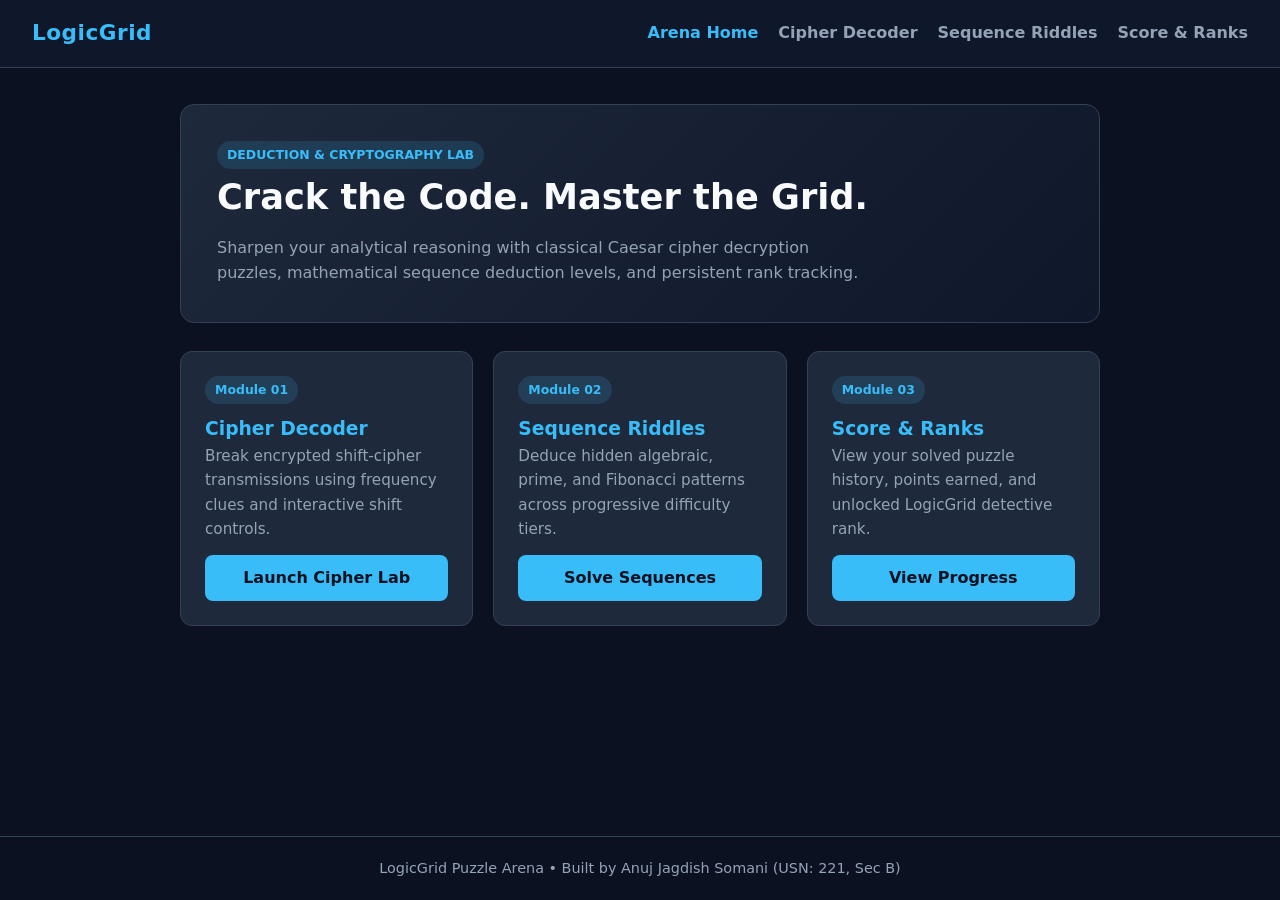
==== index.html @ cba368d1 "Initial commit: add LogicGrid arena shell and base design tokens" ====
<!DOCTYPE html>
<html lang="en">
<head>
  <meta charset="UTF-8">
  <meta name="viewport" content="width=device-width, initial-scale=1.0">
  <title>LogicGrid — Cipher & Deduction Puzzle Arena</title>
  <link rel="stylesheet" href="style.css">
</head>
<body>
  <header class="navbar">
    <div class="logo">LogicGrid</div>
    <nav class="nav-links">
      <a href="index.html" class="active">Arena Home</a>
      <a href="cipher.html">Cipher Decoder</a>
      <a href="sequences.html">Sequence Riddles</a>
      <a href="leaderboard.html">Score &amp; Ranks</a>
    </nav>
  </header>

  <main class="container">
    <section class="hero">
      <span class="badge">DEDUCTION &amp; CRYPTOGRAPHY LAB</span>
      <h1>Crack the Code. Master the Grid.</h1>
      <p>Sharpen your analytical reasoning with classical Caesar cipher decryption puzzles, mathematical sequence deduction levels, and persistent rank tracking.</p>
    </section>

    <section class="grid-3">
      <article class="card">
        <div>
          <span class="badge">Module 01</span>
          <h3 style="margin-top:10px;">Cipher Decoder</h3>
          <p>Break encrypted shift-cipher transmissions using frequency clues and interactive shift controls.</p>
        </div>
        <a href="cipher.html" class="btn">Launch Cipher Lab</a>
      </article>

      <article class="card">
        <div>
          <span class="badge">Module 02</span>
          <h3 style="margin-top:10px;">Sequence Riddles</h3>
          <p>Deduce hidden algebraic, prime, and Fibonacci patterns across progressive difficulty tiers.</p>
        </div>
        <a href="sequences.html" class="btn">Solve Sequences</a>
      </article>

      <article class="card">
        <div>
          <span class="badge">Module 03</span>
          <h3 style="margin-top:10px;">Score &amp; Ranks</h3>
          <p>View your solved puzzle history, points earned, and unlocked LogicGrid detective rank.</p>
        </div>
        <a href="leaderboard.html" class="btn">View Progress</a>
      </article>
    </section>
  </main>

  <footer>LogicGrid Puzzle Arena &bull; Built by Anuj Jagdish Somani (USN: 221, Sec B)</footer>
</body>
</html>
---- style.css ----
:root {
  --bg: #0b1120;
  --surface: #1e293b;
  --surface-alt: #0f172a;
  --primary: #38bdf8;
  --accent: #22c55e;
  --warning: #f59e0b;
  --danger: #ef4444;
  --text: #f8fafc;
  --muted: #94a3b8;
  --border: #334155;
}

* { margin: 0; padding: 0; box-sizing: border-box; }

body {
  font-family: 'Segoe UI', system-ui, -apple-system, sans-serif;
  background: var(--bg);
  color: var(--text);
  min-height: 100vh;
  display: flex;
  flex-direction: column;
  line-height: 1.6;
}

.navbar {
  display: flex;
  justify-content: space-between;
  align-items: center;
  flex-wrap: wrap;
  gap: 12px;
  padding: 16px 32px;
  background: var(--surface-alt);
  border-bottom: 1px solid var(--border);
  position: sticky;
  top: 0;
  z-index: 100;
}

.logo {
  font-size: 1.35rem;
  font-weight: 800;
  color: var(--primary);
  letter-spacing: 0.5px;
}

.nav-links {
  display: flex;
  gap: 20px;
  flex-wrap: wrap;
}

.nav-links a {
  color: var(--muted);
  text-decoration: none;
  font-weight: 600;
  transition: color 0.2s;
}

.nav-links a:hover, .nav-links a.active {
  color: var(--primary);
}

.container {
  flex: 1;
  max-width: 960px;
  width: 100%;
  margin: 36px auto;
  padding: 0 20px;
}

.hero {
  background: linear-gradient(135deg, #1e293b, #0f172a);
  border: 1px solid var(--border);
  border-radius: 14px;
  padding: 36px;
  margin-bottom: 28px;
}

.hero h1 { font-size: 2.2rem; margin-bottom: 10px; }
.hero p { color: var(--muted); max-width: 650px; }

.grid-3 {
  display: grid;
  grid-template-columns: repeat(auto-fit, minmax(260px, 1fr));
  gap: 20px;
}

.card {
  background: var(--surface);
  border: 1px solid var(--border);
  border-radius: 12px;
  padding: 24px;
  display: flex;
  flex-direction: column;
  justify-content: space-between;
  gap: 14px;
}

.card h2, .card h3 { color: var(--primary); }
.card p { color: var(--muted); font-size: 0.95rem; }

.btn {
  display: inline-block;
  background: var(--primary);
  color: #0b1120;
  font-weight: 700;
  padding: 10px 18px;
  border: none;
  border-radius: 8px;
  cursor: pointer;
  text-decoration: none;
  text-align: center;
  transition: opacity 0.2s;
}

.btn:hover { opacity: 0.9; }
.btn-secondary { background: var(--surface-alt); color: var(--text); border: 1px solid var(--border); }

input, select {
  width: 100%;
  padding: 10px 14px;
  border-radius: 8px;
  border: 1px solid var(--border);
  background: var(--surface-alt);
  color: var(--text);
  font-size: 1rem;
}

.badge {
  display: inline-block;
  padding: 4px 10px;
  border-radius: 999px;
  font-size: 0.78rem;
  font-weight: 700;
  background: rgba(56, 189, 248, 0.15);
  color: var(--primary);
  width: fit-content;
}

.status-msg { font-weight: 600; min-height: 24px; }
.success { color: var(--accent); }
.error { color: var(--danger); }

footer {
  text-align: center;
  padding: 20px;
  border-top: 1px solid var(--border);
  color: var(--muted);
  font-size: 0.9rem;
}
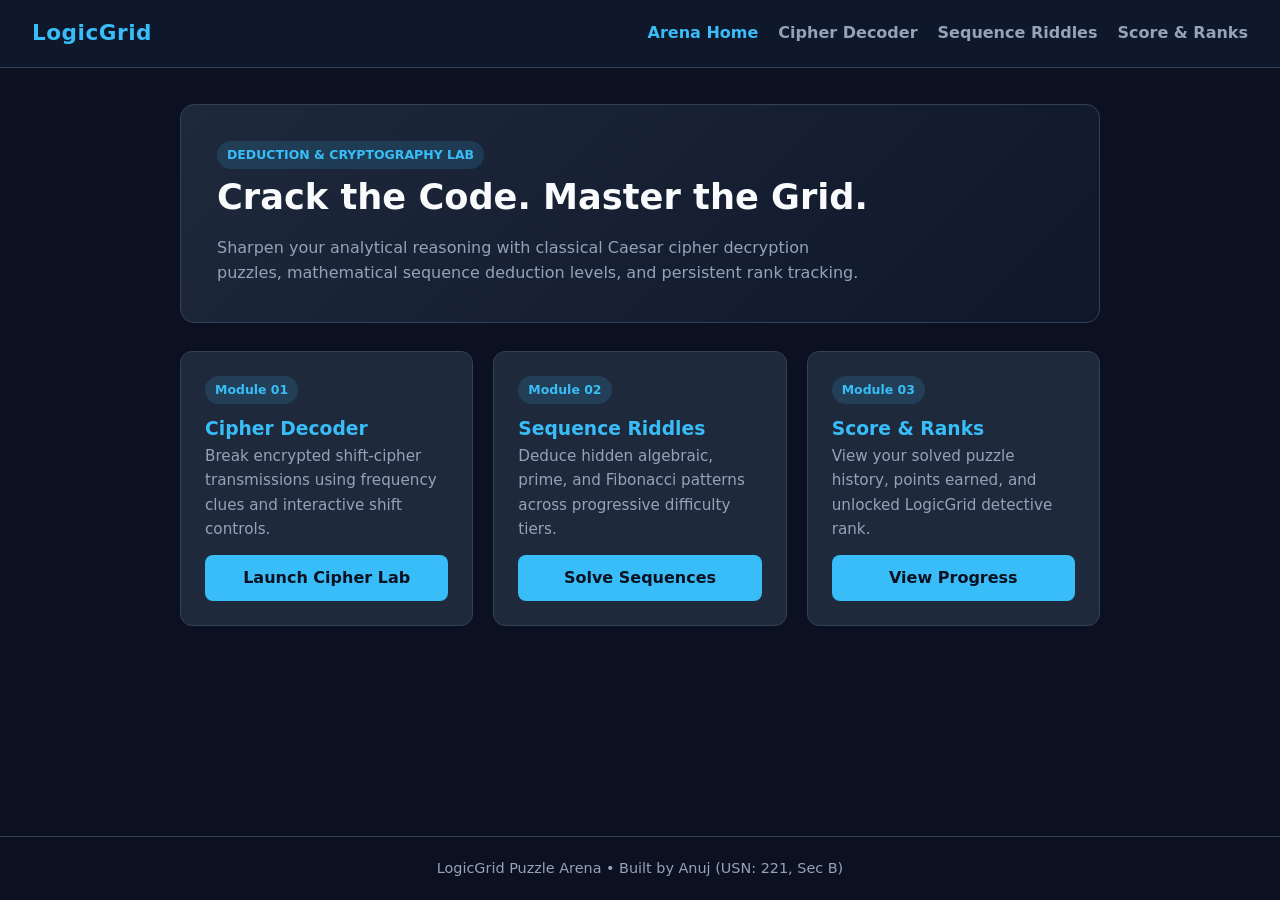
==== commit dcb04cbb: "Update author name to Anuj" ====
--- a/index.html
+++ b/index.html
@@ -54,6 +54,6 @@
     </section>
   </main>
 
-  <footer>LogicGrid Puzzle Arena &bull; Built by Anuj Jagdish Somani (USN: 221, Sec B)</footer>
+  <footer>LogicGrid Puzzle Arena &bull; Built by Anuj (USN: 221, Sec B)</footer>
 </body>
 </html>
